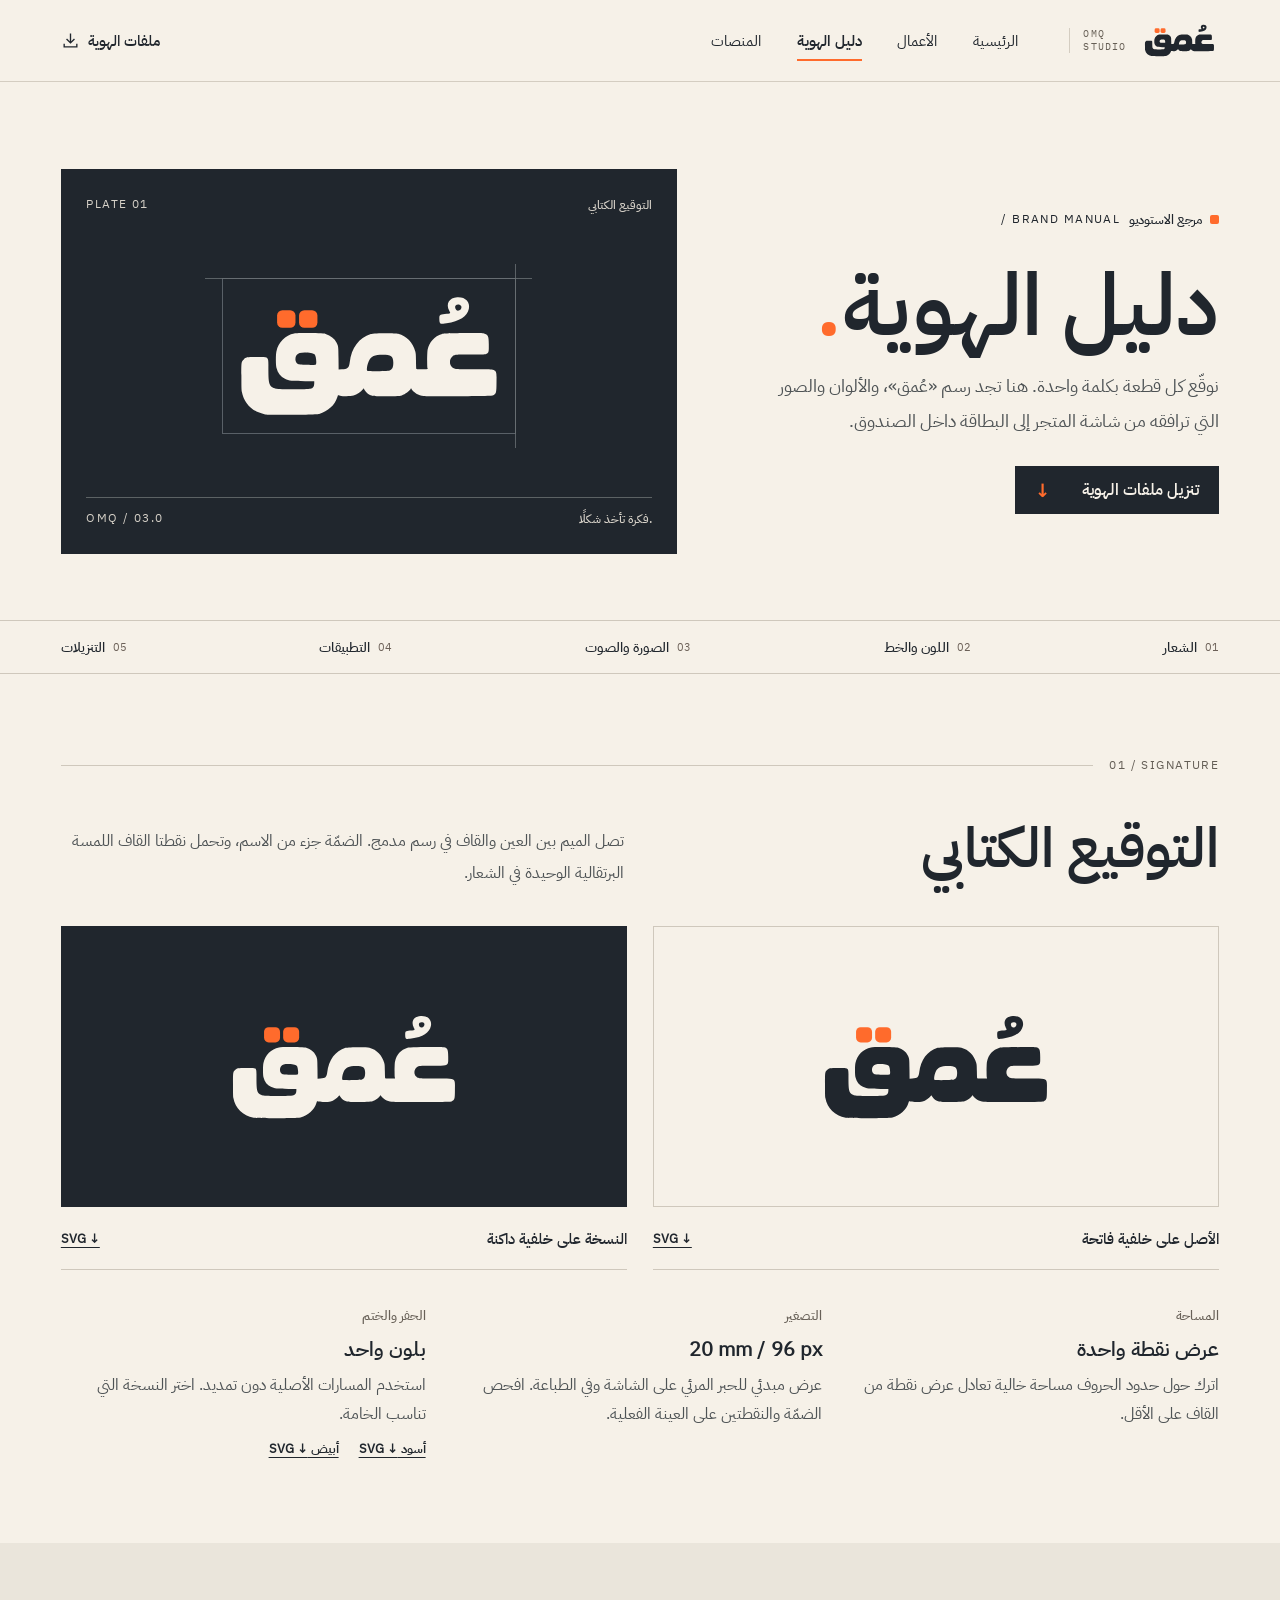
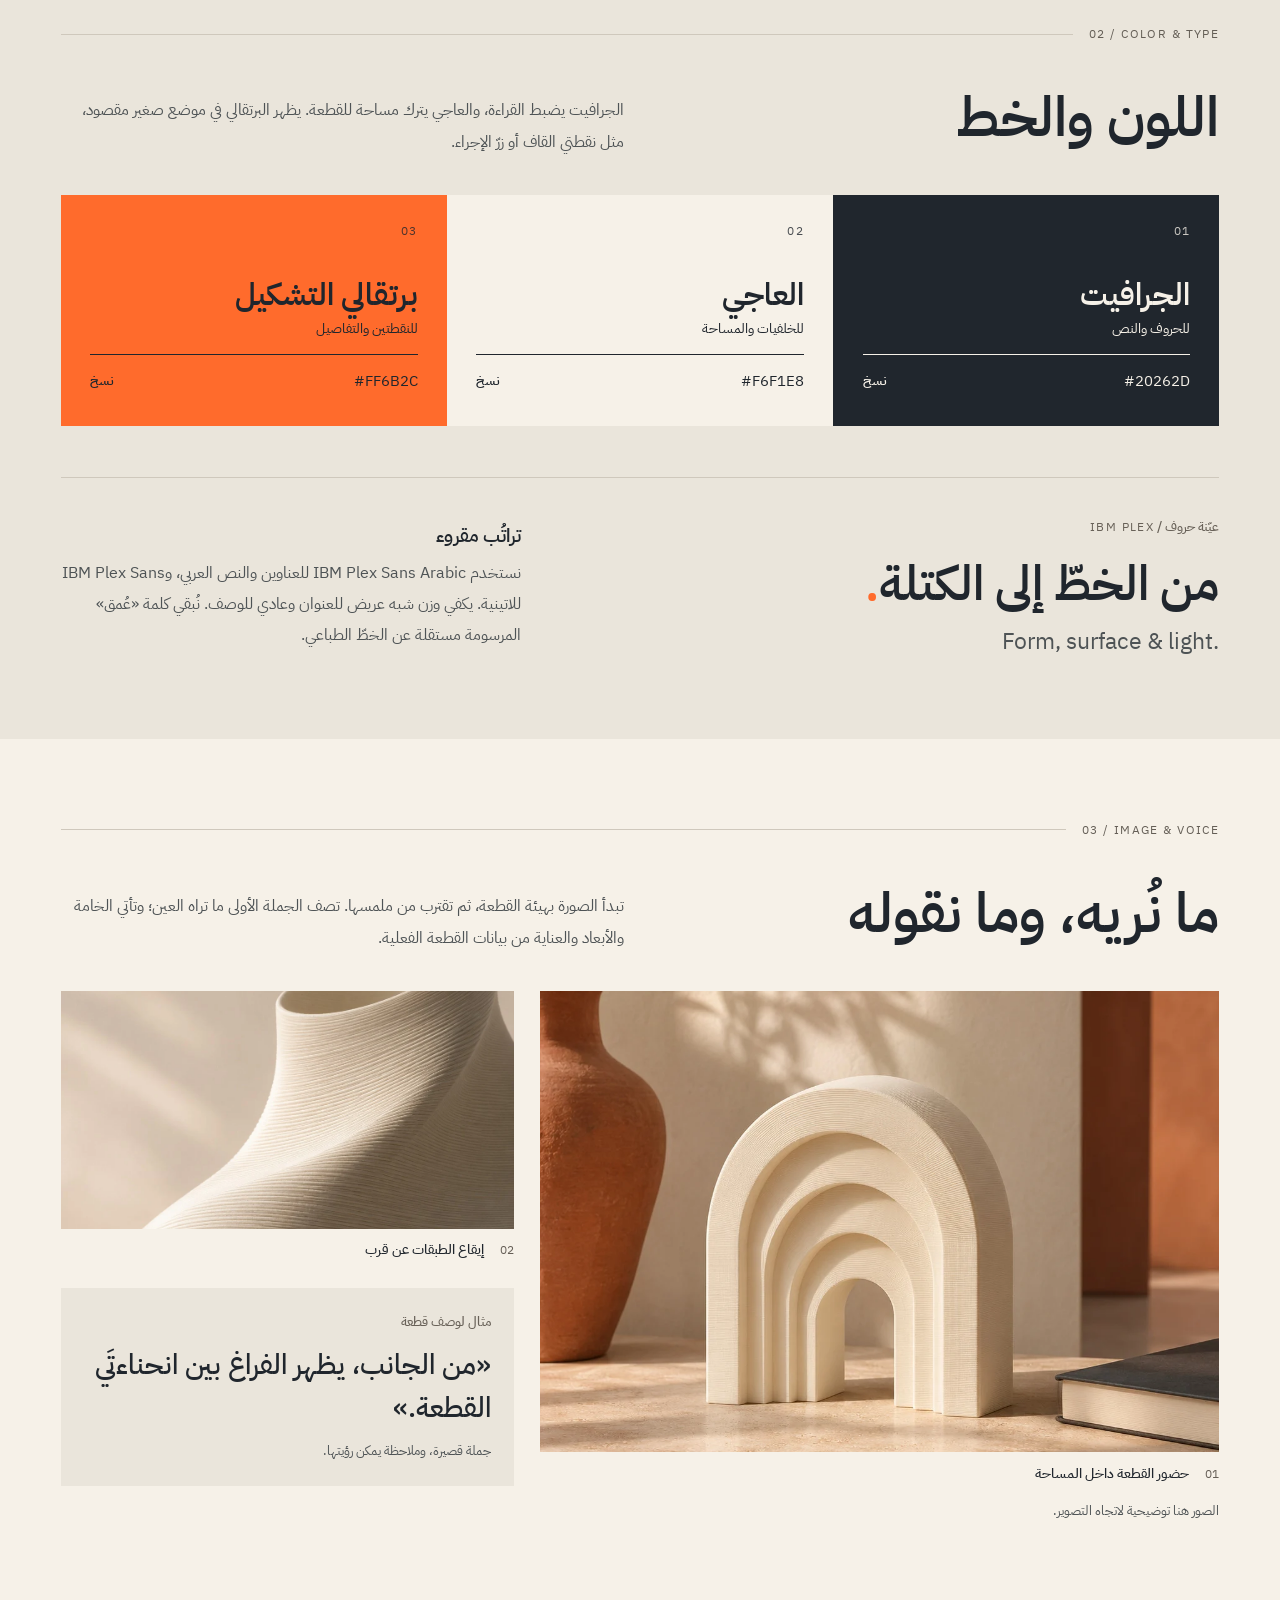
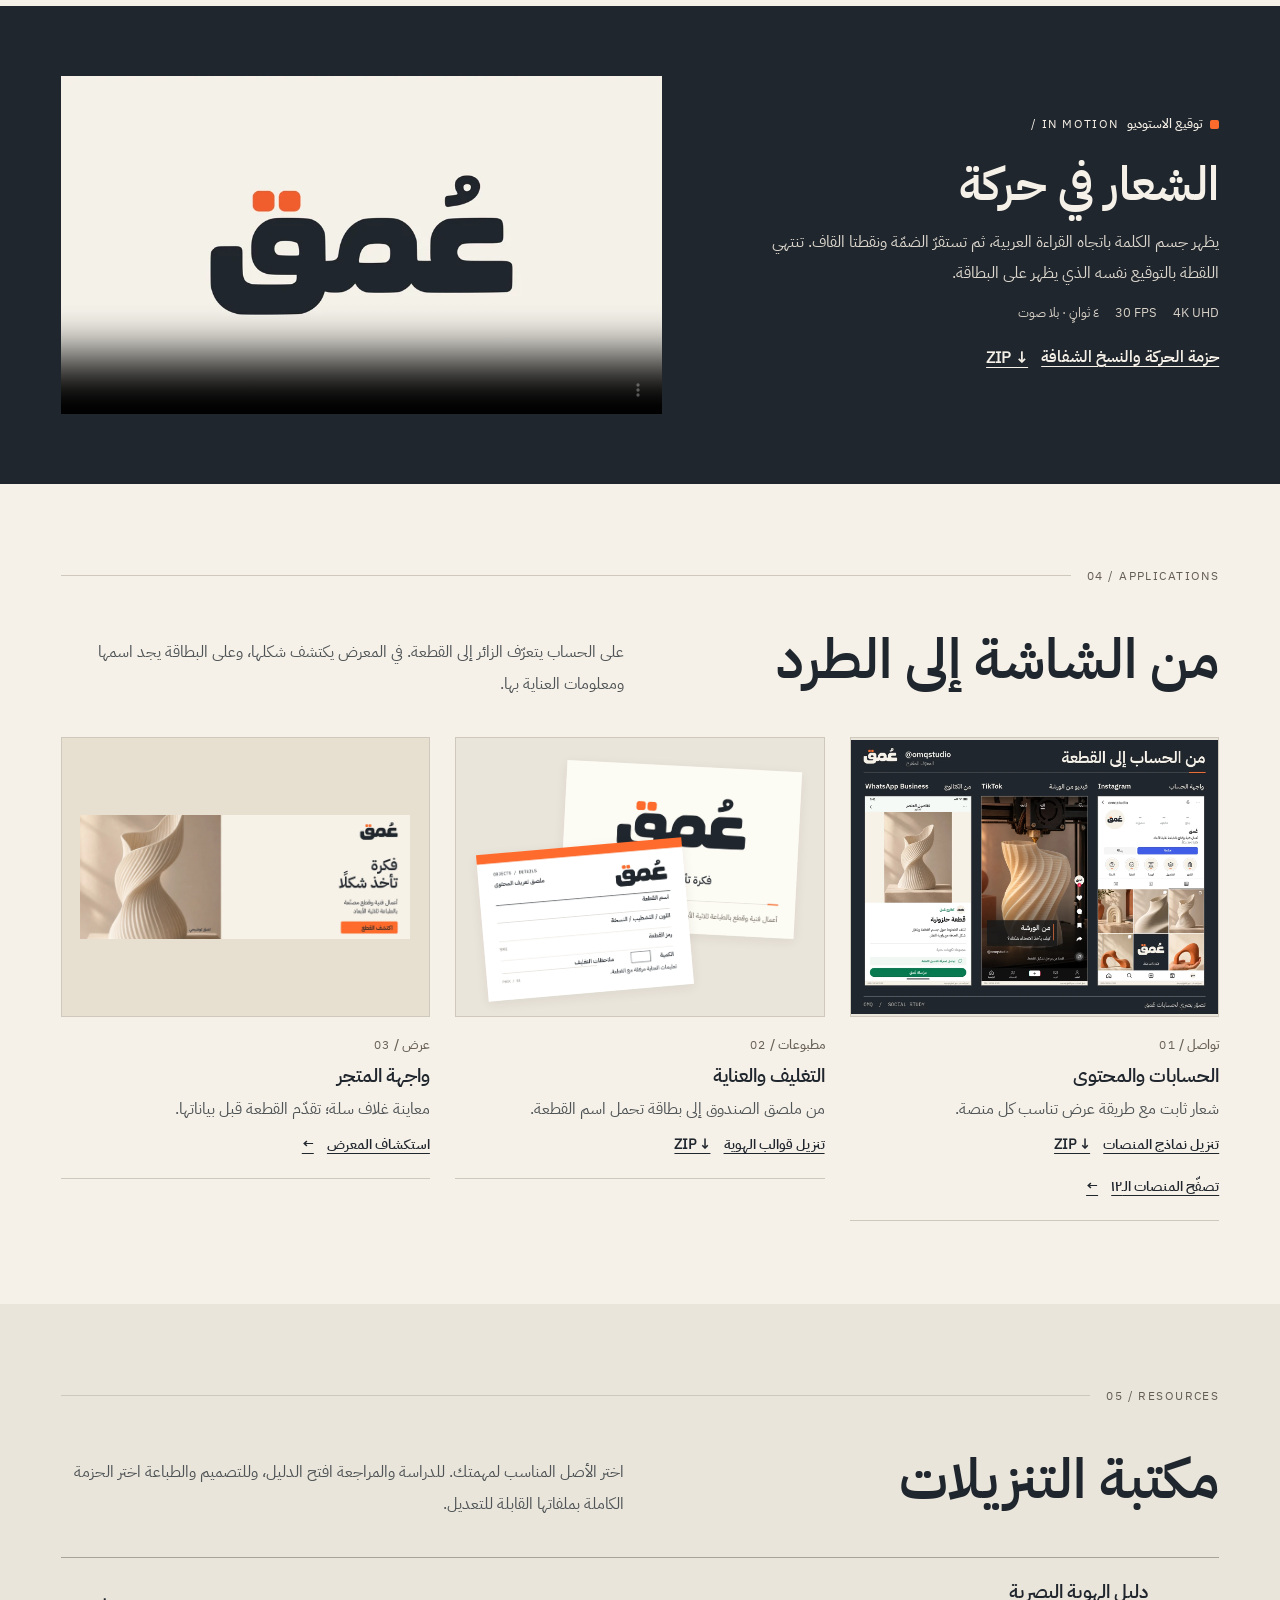
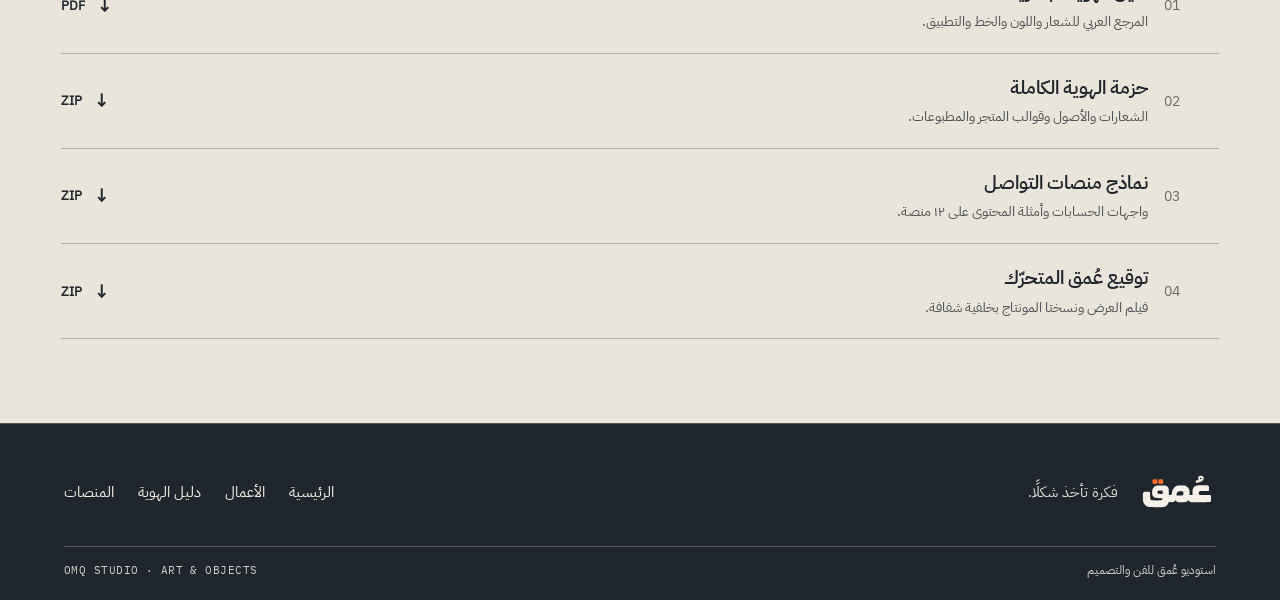
==== site/brand.html @ 0b040830 "Publish the complete verified OMQ studio website and design assets" ====
<!doctype html>
<html lang="ar" dir="rtl">
<head>
<meta charset="utf-8"><meta name="viewport" content="width=device-width, initial-scale=1">
<title>دليل الهوية | عُمق</title>
<meta name="description" content="دليل هوية عُمق: التوقيع العربي، الألوان والخطوط، لغة الصورة، حركة الشعار والأصول المعتمدة للتنزيل.">
<meta name="theme-color" content="#F6F1E8">
<link rel="icon" href="assets/favicon.png" type="image/png">
<link rel="stylesheet" href="assets/common.css"><link rel="stylesheet" href="assets/brand.css">
<script src="assets/common.js" defer></script><script src="assets/brand.js" defer></script>
</head>
<body>
<header data-header><a class="omq-skip" href="#main">تخطَّ إلى المحتوى</a><div class="omq-nav-shell"><a class="omq-word" href="index.html" aria-label="عُمق، الصفحة الرئيسية"><img src="assets/logo-primary.svg" width="79" height="48" alt="عُمق"><small dir="ltr" lang="en">OMQ<br>STUDIO</small></a><button class="omq-toggle" data-menu-toggle aria-controls="main-nav" aria-expanded="false"><span aria-hidden="true">☰</span> القائمة</button><nav class="omq-menu" id="main-nav" aria-label="التصفح الرئيسي"><a href="index.html">الرئيسية</a><a href="collection.html">الأعمال</a><a href="brand.html" aria-current="page">دليل الهوية</a><a href="platforms.html">المنصات</a></nav><a class="omq-dl" href="brand.html#downloads">ملفات الهوية <svg width="19" height="19" viewBox="0 0 24 24" aria-hidden="true"><path d="M12 3v12m-5-5 5 5 5-5M4 16v4h16v-4"/></svg></a></div></header>
<main id="main" class="br-page">
<section class="br-hero" aria-labelledby="brand-heading">
<div class="br-shell br-hero-grid">
<div class="br-intro">
<p class="br-overline"><i aria-hidden="true"></i> مرجع الاستوديو <bdi lang="en">/ BRAND MANUAL</bdi></p>
<h1 id="brand-heading">دليل الهوية<span>.</span></h1>
<p class="br-lead">نوقّع كل قطعة بكلمة واحدة. هنا تجد رسم «عُمق»، والألوان والصور التي ترافقه من شاشة المتجر إلى البطاقة داخل الصندوق.</p>
<a class="br-button" href="#downloads">تنزيل ملفات الهوية <span aria-hidden="true">↓</span></a>
</div>
<div class="br-hero-card" role="img" aria-label="الشعار العربي عُمق بلون عاجي ونقطتي قاف برتقاليتين على خلفية جرافيتية.">
<div class="br-figure-meta"><span lang="en" dir="ltr">PLATE 01</span><span>التوقيع الكتابي</span></div>
<div class="br-hero-spec"><div class="br-hero-bounds"><img src="assets/logo-reverse.svg" alt="" width="1104" height="583"></div></div>
<div class="br-figure-meta br-btm"><span lang="en" dir="ltr">OMQ / 03.0</span><span>فكرة تأخذ شكلًا.</span></div>
</div>
</div>
</section>
<nav class="br-subnav" aria-label="أقسام دليل الهوية"><div class="br-shell br-subnav-inner">
<a href="#signature"><bdi>01</bdi> الشعار</a><a href="#color"><bdi>02</bdi> اللون والخط</a><a href="#image"><bdi>03</bdi> الصورة والصوت</a><a href="#applications"><bdi>04</bdi> التطبيقات</a><a href="#downloads"><bdi>05</bdi> التنزيلات</a>
</div></nav>

<section class="br-shell br-section" id="signature" aria-labelledby="sig-title">
<div class="br-section-label"><bdi>01 / SIGNATURE</bdi><span></span></div>
<div class="br-heading"><h2 id="sig-title">التوقيع الكتابي</h2><p>تصل الميم بين العين والقاف في رسم مدمج. الضمّة جزء من الاسم، وتحمل نقطتا القاف اللمسة البرتقالية الوحيدة في الشعار.</p></div>
<div class="br-marks">
<figure class="br-mark"><div class="br-mark-field br-mark-light"><img src="assets/logo-primary.svg" alt="الشعار الجرافيتي بنقطتي قاف برتقاليتين" width="1104" height="583"></div><figcaption><strong>الأصل على خلفية فاتحة</strong><a download href="assets/logo-primary.svg" aria-label="تنزيل الشعار الأساسي بصيغة SVG"><bdi>SVG ↓</bdi></a></figcaption></figure>
<figure class="br-mark"><div class="br-mark-field br-mark-dark"><img src="assets/logo-reverse.svg" alt="الشعار العاجي بنقطتي قاف برتقاليتين" width="1104" height="583"></div><figcaption><strong>النسخة على خلفية داكنة</strong><a download href="assets/logo-reverse.svg" aria-label="تنزيل الشعار العاجي بصيغة SVG"><bdi>SVG ↓</bdi></a></figcaption></figure>
</div>
<div class="br-rules">
<article><span class="br-tag">المساحة</span><strong>عرض نقطة واحدة</strong><p>اترك حول حدود الحروف مساحة خالية تعادل عرض نقطة من القاف على الأقل.</p></article>
<article><span class="br-tag">التصغير</span><strong><bdi>96 px</bdi> / <bdi>20 mm</bdi></strong><p>عرض مبدئي للحبر المرئي على الشاشة وفي الطباعة. افحص الضمّة والنقطتين على العينة الفعلية.</p></article>
<article><span class="br-tag">الحفر والختم</span><strong>بلون واحد</strong><p>استخدم المسارات الأصلية دون تمديد. اختر النسخة التي تناسب الخامة.</p><div class="br-inline-links"><a download href="assets/logo-black.svg">أسود <bdi>SVG ↓</bdi></a><a download href="assets/logo-white.svg">أبيض <bdi>SVG ↓</bdi></a></div></article>
</div>
</section>

<section class="br-color-section" id="color" aria-labelledby="color-title"><div class="br-shell br-section">
<div class="br-section-label"><bdi>02 / COLOR &amp; TYPE</bdi><span></span></div>
<div class="br-heading"><h2 id="color-title">اللون والخط</h2><p>الجرافيت يضبط القراءة، والعاجي يترك مساحة للقطعة. يظهر البرتقالي في موضع صغير مقصود، مثل نقطتي القاف أو زرّ الإجراء.</p></div>
<div class="br-swatches">
<div class="br-swatch br-ink"><span class="br-swatch-num">01</span><div><strong>الجرافيت</strong><small>للحروف والنص</small></div><button type="button" data-copy="#20262D" aria-label="نسخ لون الجرافيت #20262D"><bdi>#20262D</bdi><span>نسخ</span></button></div>
<div class="br-swatch br-ivory"><span class="br-swatch-num">02</span><div><strong>العاجي</strong><small>للخلفيات والمساحة</small></div><button type="button" data-copy="#F6F1E8" aria-label="نسخ اللون العاجي #F6F1E8"><bdi>#F6F1E8</bdi><span>نسخ</span></button></div>
<div class="br-swatch br-orange"><span class="br-swatch-num">03</span><div><strong>برتقالي التشكيل</strong><small>للنقطتين والتفاصيل</small></div><button type="button" data-copy="#FF6B2C" aria-label="نسخ برتقالي التشكيل #FF6B2C"><bdi>#FF6B2C</bdi><span>نسخ</span></button></div>
</div><div class="br-live" role="status" aria-live="polite" id="br-copy-status"></div>
<div class="br-type-grid"><div class="br-type-spec"><span class="br-tag">عيّنة حروف / <bdi>IBM PLEX</bdi></span><div>من الخطّ إلى الكتلة<span>.</span></div><p lang="en" dir="ltr">Form, surface &amp; light.</p></div>
<div class="br-type-text"><h3>تراتُب مقروء</h3><p>نستخدم <bdi lang="en">IBM Plex Sans Arabic</bdi> للعناوين والنص العربي، و<bdi lang="en">IBM Plex Sans</bdi> للاتينية. يكفي وزن شبه عريض للعنوان وعادي للوصف. نُبقي كلمة «عُمق» المرسومة مستقلة عن الخطّ الطباعي.</p></div></div>
</div></section>

<section class="br-shell br-section" id="image" aria-labelledby="imag-title">
<div class="br-section-label"><bdi>03 / IMAGE &amp; VOICE</bdi><span></span></div>
<div class="br-heading"><h2 id="imag-title">ما نُريه، وما نقوله</h2><p>تبدأ الصورة بهيئة القطعة، ثم تقترب من ملمسها. تصف الجملة الأولى ما تراه العين؛ وتأتي الخامة والأبعاد والعناية من بيانات القطعة الفعلية.</p></div>
<div class="br-photo-grid">
<figure class="br-photo br-photo-lg"><img loading="lazy" src="assets/images/scene.webp" width="1086" height="1448" alt="تكوين قوسي عاجي داخل مساحة هادئة بإضاءة جانبية"><figcaption><bdi>01</bdi><span>حضور القطعة داخل المساحة</span></figcaption></figure>
<figure class="br-photo br-photo-sm"><img loading="lazy" src="assets/images/detail.webp" width="1086" height="1448" alt="تفصيل قريب يبيّن خطوط سطح القطعة"><figcaption><bdi>02</bdi><span>إيقاع الطبقات عن قرب</span></figcaption></figure>
<div class="br-quote"><span class="br-tag">مثال لوصف قطعة</span><blockquote>«من الجانب، يظهر الفراغ بين انحناءتَي القطعة.»</blockquote><p>جملة قصيرة، وملاحظة يمكن رؤيتها.</p></div>
</div><p class="br-disclosure">الصور هنا توضيحية لاتجاه التصوير.</p>
</section>

<section class="br-motion" id="motion" aria-labelledby="motion-title"><div class="br-shell br-motion-grid"><div>
<p class="br-overline"><i aria-hidden="true"></i> توقيع الاستوديو <bdi lang="en">/ IN MOTION</bdi></p>
<h2 id="motion-title">الشعار في حركة</h2><p>يظهر جسم الكلمة باتجاه القراءة العربية، ثم تستقرّ الضمّة ونقطتا القاف. تنتهي اللقطة بالتوقيع نفسه الذي يظهر على البطاقة.</p>
<div class="br-film-notes"><bdi>4K UHD</bdi><bdi>30 FPS</bdi><span>٤ ثوانٍ · بلا صوت</span></div>
<a class="br-text-link" href="assets/downloads/motion-kit.zip" download>حزمة الحركة والنسخ الشفافة <bdi>ZIP ↓</bdi></a>
</div><div class="br-player"><video controls preload="metadata" playsinline width="3840" height="2160" aria-label="شاهد حركة شعار عُمق، أربع ثوانٍ من دون صوت" poster="assets/images/brand-motion-poster.webp"><source src="assets/motion.mp4" type="video/mp4">يمكنك <a href="assets/motion.mp4">تنزيل فيديو الشعار</a>.</video></div>
</div></section>

<section class="br-shell br-section" id="applications" aria-labelledby="apps-title">
<div class="br-section-label"><bdi>04 / APPLICATIONS</bdi><span></span></div><div class="br-heading"><h2 id="apps-title">من الشاشة إلى الطرد</h2><p>على الحساب يتعرّف الزائر إلى القطعة. في المعرض يكتشف شكلها، وعلى البطاقة يجد اسمها ومعلومات العناية بها.</p></div>
<div class="br-apps">
<figure class="br-app"><div class="br-app-image"><img loading="lazy" src="assets/images/social.webp" alt="تطبيق الهوية على واجهات حسابات عُمق الاجتماعية"></div><figcaption><span class="br-tag">تواصل / <bdi>01</bdi></span><h3>الحسابات والمحتوى</h3><p>شعار ثابت مع طريقة عرض تناسب كل منصة.</p><a class="br-text-link" href="download.html?kit=social">تنزيل نماذج المنصات <bdi>ZIP ↓</bdi></a><br><a class="br-text-link" href="platforms.html">تصفّح المنصات الـ١٢ <span aria-hidden="true">←</span></a></figcaption></figure>
<figure class="br-app"><div class="br-app-image br-collateral"><img loading="lazy" src="assets/images/packaging.webp" alt="بطاقة القطعة المرفقة بالطرد"><img loading="lazy" src="assets/images/label.webp" alt="ملصق الصندوق"></div><figcaption><span class="br-tag">مطبوعات / <bdi>02</bdi></span><h3>التغليف والعناية</h3><p>من ملصق الصندوق إلى بطاقة تحمل اسم القطعة.</p><a class="br-text-link" href="download.html?kit=identity">تنزيل قوالب الهوية <bdi>ZIP ↓</bdi></a></figcaption></figure>
<figure class="br-app"><div class="br-app-image"><img loading="lazy" src="assets/images/salla.webp" alt="بانر المتجر المقترح لمنصة سلة يجمع القطعة الحلزونية والتوقيع الكتابي"></div><figcaption><span class="br-tag">عرض / <bdi>03</bdi></span><h3>واجهة المتجر</h3><p>معاينة غلاف سلة؛ تقدّم القطعة قبل بياناتها.</p><a class="br-text-link" href="collection.html">استكشاف المعرض <span aria-hidden="true">←</span></a></figcaption></figure>
</div>
</section>

<section class="br-downloads" id="downloads" aria-labelledby="dl-title"><div class="br-shell br-section">
<div class="br-section-label"><bdi>05 / RESOURCES</bdi><span></span></div>
<div class="br-heading"><h2 id="dl-title">مكتبة التنزيلات</h2><p>اختر الأصل المناسب لمهمتك. للدراسة والمراجعة افتح الدليل، وللتصميم والطباعة اختر الحزمة الكاملة بملفاتها القابلة للتعديل.</p></div>
<div class="br-dl-list">
<a href="assets/downloads/brand-guide.pdf" download><bdi class="br-number">01</bdi><span><strong>دليل الهوية البصرية</strong><small>المرجع العربي للشعار واللون والخط والتطبيق.</small></span><bdi class="br-filetype">PDF <i aria-hidden="true">↓</i></bdi></a>
<a href="download.html?kit=identity"><bdi class="br-number">02</bdi><span><strong>حزمة الهوية الكاملة</strong><small>الشعارات والأصول وقوالب المتجر والمطبوعات.</small></span><bdi class="br-filetype">ZIP <i aria-hidden="true">↓</i></bdi></a>
<a href="download.html?kit=social"><bdi class="br-number">03</bdi><span><strong>نماذج منصات التواصل</strong><small>واجهات الحسابات وأمثلة المحتوى على ١٢ منصة.</small></span><bdi class="br-filetype">ZIP <i aria-hidden="true">↓</i></bdi></a>
<a href="assets/downloads/motion-kit.zip" download><bdi class="br-number">04</bdi><span><strong>توقيع عُمق المتحرّك</strong><small>فيلم العرض ونسختا المونتاج بخلفية شفافة.</small></span><bdi class="br-filetype">ZIP <i aria-hidden="true">↓</i></bdi></a>
</div></div></section>
</main>
<footer data-footer class="omq-footer"><div class="omq-footer-inside"><div class="omq-foot-brand"><a href="index.html" aria-label="عُمق، الرئيسية"><img class="omq-foot-mark" src="assets/logo-reverse.svg" width="78" height="43" alt="عُمق"></a><p>فكرة تأخذ شكلًا.</p></div><nav aria-label="روابط التذييل"><a href="index.html">الرئيسية</a><a href="collection.html">الأعمال</a><a href="brand.html">دليل الهوية</a><a href="platforms.html">المنصات</a></nav></div><div class="omq-foot-base"><span>استوديو عُمق للفن والتصميم</span><span lang="en" dir="ltr">OMQ STUDIO · ART &amp; OBJECTS</span></div></footer>
</body></html>
---- site/assets/common.css ----
@font-face{font-family:'Plex Arabic';src:url('fonts/IBMPlexSansArabic-Regular.woff') format('woff');font-weight:400;font-display:swap}
@font-face{font-family:'Plex Arabic';src:url('fonts/IBMPlexSansArabic-Medium.woff') format('woff');font-weight:500;font-display:swap}
@font-face{font-family:'Plex Arabic';src:url('fonts/IBMPlexSansArabic-SemiBold.woff') format('woff');font-weight:600;font-display:swap}
@font-face{font-family:'Plex Arabic';src:url('fonts/IBMPlexSansArabic-Bold.woff') format('woff');font-weight:700;font-display:swap}
@font-face{font-family:Plex;src:url('fonts/IBMPlexSans-Regular.woff') format('woff');font-weight:400;font-display:swap}
@font-face{font-family:'Plex Mono';src:url('fonts/IBMPlexMono-Regular.woff') format('woff');font-display:swap}
:root{--ink:#20262d;--ivory:#f6f1e8;--orange:#ff6b2c;--stone:#665f55;--line:#d4cdc1;--paper:#fbf8f3;color-scheme:light;font-family:'Plex Arabic',Plex,sans-serif;background:var(--ivory);color:var(--ink)}
*,*:before,*:after{box-sizing:border-box}body{margin:0;font-family:'Plex Arabic',Plex,sans-serif}button,select,input,textarea{font:inherit;color:inherit}a{color:inherit}img,video{max-width:100%}[hidden]{display:none!important}button{cursor:pointer}button:disabled{cursor:default}main:focus{outline:0}
:focus-visible{outline:3px solid #22688b;outline-offset:4px}::selection{background:#ffd4b7;color:var(--ink)}
.omq-skip{position:fixed;z-index:100;top:6px;right:8px;background:var(--ink);color:white;padding:10px 20px;transform:translateY(-150%)}.omq-skip:focus{transform:none}
header[data-header]{background:var(--ivory);border-bottom:1px solid var(--line);position:relative;z-index:30}
.omq-nav-shell{margin:auto;max-width:1640px;min-height:81px;padding:0 clamp(22px,4.8vw,88px);display:flex;align-items:center;gap:clamp(22px,4vw,78px)}
.omq-word{display:inline-flex;align-items:center;gap:13px;text-decoration:none;flex-shrink:0;min-height:46px}.omq-word img{display:block;width:79px;height:48px;object-fit:contain}
.omq-word small{font:10px/1.25 'Plex Mono',monospace;letter-spacing:.12em;color:var(--stone);border-inline-start:1px solid var(--line);padding-inline-start:13px}
.omq-menu{display:flex;align-items:center;gap:clamp(17px,2.8vw,45px);flex:1}.omq-menu a,.omq-dl{display:inline-flex;align-items:center;min-height:49px;text-decoration:none;white-space:nowrap;color:var(--ink);font-size:15px}
.omq-menu a{position:relative}.omq-menu [aria-current=page]{font-weight:600}.omq-menu [aria-current=page]::after{position:absolute;content:'';width:100%;height:2px;bottom:4px;background:var(--orange);right:0}.omq-menu a:hover,.omq-footer a:hover{text-decoration:underline;text-underline-offset:5px}
.omq-dl{gap:8px;font-weight:500;display:inline-flex}.omq-dl svg{stroke:currentColor;fill:none;stroke-width:1.7}.omq-toggle{display:none;align-items:center;gap:9px;background:transparent;border:1px solid #b9b0a4;padding:5px 13px;border-radius:100px;min-height:42px;font-size:14px}
.omq-footer{background:#20262d;color:var(--ivory);border-top:1px solid #55554f;padding:46px clamp(24px,5vw,90px) 21px}
.omq-footer-inside,.omq-foot-base{max-width:1460px;margin:auto;display:flex;align-items:center;justify-content:space-between;gap:24px;flex-wrap:wrap}.omq-foot-mark{width:78px;height:43px;display:block}.omq-foot-brand{display:flex;align-items:center;gap:20px}.omq-foot-brand p{margin:0;font-size:15px;color:#e1dcd3}.omq-footer nav{display:flex;flex-wrap:wrap;gap:8px 24px}.omq-footer nav a{display:inline-flex;align-items:center;min-height:44px;text-decoration:none;color:var(--ivory);font-size:15px}.omq-foot-base{border-top:1px solid #555854;margin-top:32px;padding-top:14px;font-size:12px;color:#d3cfc7}.omq-foot-base [lang=en]{font-family:'Plex Mono',monospace;letter-spacing:.04em;font-size:11px}
@media(max-width:870px){.omq-word small{display:none}.omq-nav-shell{gap:22px}.omq-dl{font-size:14px}}
@media(max-width:700px){.omq-nav-shell{min-height:64px;justify-content:space-between;flex-wrap:wrap;gap:0}.omq-word img{width:68px;height:43px}.omq-dl{display:none}.omq-menu{flex-basis:100%;justify-content:space-between;gap:6px 12px;flex-wrap:wrap;padding-bottom:8px}.omq-js .omq-toggle{display:inline-flex}.omq-js .omq-menu:not(.is-open){display:none}.omq-js .omq-menu.is-open{display:flex;padding:13px 0;border-top:1px solid var(--line)}.omq-menu a{font-size:14px;min-height:41px}.omq-foot-brand{gap:13px}.omq-footer{padding-top:31px}.omq-foot-base{margin-top:19px}}
@media(prefers-reduced-motion:reduce){*,*::before,*::after{scroll-behavior:auto!important;animation-duration:.01ms!important;transition-duration:.01ms!important}}
---- site/assets/brand.css ----
/* Brand manual — local rules for the studio reference page */
.br-page{
 --br-ink:#20262d;--br-fg:#4e5355;--br-page:#f6f1e8;--br-hair:#cfc8bc;--br-orange:#ff6b2c;
 color:var(--br-ink);background:var(--br-page);font-family:"Plex Arabic","IBM Plex Sans Arabic",sans-serif
}
.br-page *{box-sizing:border-box}
.br-page :where(h1,h2,h3,p,figure,blockquote){margin:0}
.br-page :where(a){color:inherit}
.br-page img{display:block;max-width:100%}
.br-page :where(a,button):focus-visible{outline:3px solid #3576bd;outline-offset:4px}
.br-page bdi,.br-page [lang=en],.br-swatch-num{font-family:"Plex","IBM Plex Sans",system-ui,sans-serif}
.br-shell{width:min(calc(100% - clamp(36px,9.5vw,152px)),1320px);margin-inline:auto}
.br-hero{padding:clamp(42px,6.8vw,96px) 0 clamp(36px,5.1vw,74px)}
.br-hero-grid{display:grid;grid-template-columns:minmax(0,.86fr) minmax(0,1.14fr);gap:clamp(28px,6vw,98px);align-items:center}
.br-overline,.br-figure-meta,.br-section-label,.br-tag{font-size:.82rem;font-weight:500;line-height:1.65}
.br-overline{display:flex;align-items:center;gap:.65em;flex-wrap:wrap}
.br-overline bdi,.br-section-label bdi,.br-figure-meta [lang=en],.br-tag bdi{font-size:.74rem;letter-spacing:.12em;line-height:1.4}
.br-overline i{background:var(--br-orange);width:.56rem;height:.56rem;display:inline-block;border-radius:2px}
.br-intro h1{font-size:clamp(3.4rem,6.7vw,7rem);font-weight:600;line-height:1.36;margin:.22em 0 .03em}
.br-intro h1 span,.br-type-spec>div span{color:var(--br-orange)}
.br-lead{font-size:clamp(1.04rem,1.4vw,1.34rem);line-height:1.95;color:var(--br-fg);max-width:41ch}
.br-button{display:inline-flex;align-items:center;justify-content:space-between;gap:2rem;color:var(--br-page)!important;background:var(--br-ink);padding:.7rem 1.25rem;margin-top:1.75rem;text-decoration:none;font-weight:600;min-height:48px}
.br-button span{font-family:system-ui,sans-serif;font-size:1.15em;color:var(--br-orange)}
.br-button:hover{background:#36404a}
.br-hero-card{position:relative;background-color:var(--br-ink);color:var(--br-page);aspect-ratio:1.60;min-height:260px;display:flex;flex-direction:column;overflow:hidden;justify-content:space-between;padding:clamp(16px,2vw,35px)}
.br-figure-meta{direction:ltr;display:flex;align-items:center;justify-content:space-between;color:#d6d1c8;font-size:.76rem}
.br-hero-spec{flex:auto;display:grid;place-items:center}
.br-hero-bounds{position:relative;display:grid;place-items:center;width:52%;height:auto;border:1px solid #596067}
.br-hero-bounds:before,.br-hero-bounds:after{content:"";position:absolute;background:#6b7175;opacity:.8}
.br-hero-bounds:before{width:calc(100% + 35px);height:1px;top:-1px;left:-18px}
.br-hero-bounds:after{height:calc(100% + 30px);width:1px;top:-15px;right:-1px}
.br-hero-bounds img{width:100%;height:auto}
.br-btm{border-top:1px solid #5c6264;padding-top:.65rem}
.br-subnav{border-block:1px solid var(--br-hair)}
.br-subnav-inner{display:flex;justify-content:space-between;gap:8px 25px;flex-wrap:wrap;padding-block:5px}
.br-subnav a{display:inline-flex;align-items:center;gap:.5rem;padding:10px 0;text-decoration:none;font-weight:500;font-size:.9rem}
.br-subnav bdi{color:#6c6158;font-size:.71rem}
.br-subnav a:hover,.br-text-link:hover,.br-inline-links a:hover{color:#9e3b14}
.br-section{padding-block:clamp(45px,6.5vw,94px)}
.br-page section[id]{scroll-margin-top:8rem}
.br-section-label{display:flex;align-items:center;gap:1rem;color:#645e56}
.br-section-label span{height:1px;flex:auto;background:var(--br-hair)}
.br-heading{display:grid;grid-template-columns:minmax(0,1fr) minmax(0,1fr);align-items:end;gap:2rem;margin:clamp(18px,2.8vw,38px) 0 clamp(23px,3vw,44px)}
.br-heading h2,.br-motion h2{font-size:clamp(2.25rem,4.4vw,4.7rem);line-height:1.4;font-weight:600}
.br-heading p,.br-type-text p,.br-motion p{font-size:clamp(1.03rem,1.25vw,1.24rem);line-height:1.9;color:var(--br-fg)}
.br-marks{display:grid;grid-template-columns:1fr 1fr;gap:clamp(16px,2vw,31px)}
.br-mark-field{display:grid;place-items:center;border:1px solid var(--br-hair);aspect-ratio:2.02}
.br-mark-light{background:var(--br-page)}.br-mark-dark{background:var(--br-ink);border-color:var(--br-ink)}
.br-mark-field img{width:45%;height:auto}
.br-mark figcaption,.br-photo figcaption{display:flex;align-items:center;justify-content:space-between;gap:1rem}
.br-mark figcaption{border-bottom:1px solid var(--br-hair);padding:.7rem 0}
.br-mark figcaption strong{font-size:.96rem;font-weight:500}
.br-mark figcaption a,.br-inline-links a{font-size:.83rem;font-weight:600;text-underline-offset:4px}
.br-mark figcaption a{display:flex;align-items:center;min-height:40px}
.br-rules{display:grid;grid-template-columns:repeat(3,1fr);gap:clamp(14px,2.5vw,45px);margin-top:2.2rem}
.br-tag{display:block;color:#686158}
.br-rules article>strong{display:block;margin:.48rem 0;font-size:1.23rem;font-weight:600}
.br-rules p,.br-app p,.br-quote p,.br-disclosure,.br-dl-list small{color:var(--br-fg)}
.br-rules p,.br-app p{line-height:1.8}
.br-inline-links{display:flex;gap:1.25rem;margin-top:.65rem}
.br-color-section,.br-downloads{background:#eae5db}
.br-swatches{display:grid;grid-template-columns:repeat(3,1fr);gap:0}
.br-swatch{display:flex;align-items:start;flex-direction:column;gap:.65rem;min-height:clamp(200px,18vw,270px);padding:clamp(20px,2.3vw,36px)}
.br-swatch-num{font-size:.76rem;line-height:1;color:inherit;opacity:.8;letter-spacing:.09em}
.br-swatch div{margin-top:auto}
.br-swatch strong{display:block;font-size:clamp(1.3rem,2.4vw,2.1rem);font-weight:600}
.br-swatch small{display:block;font-size:.86rem}
.br-swatch button{font:inherit;color:inherit;background:none;border:0;border-top:1px solid currentColor;padding:.6rem 0 0;margin-top:.3rem;display:flex;align-items:center;justify-content:space-between;gap:1.6rem;width:100%;cursor:pointer;min-height:42px}
.br-swatch button span{font-weight:600;font-size:.84rem}
.br-swatch button bdi{font-size:.92rem}
.br-ink{background:var(--br-ink);color:var(--br-page)}
.br-ivory{background:var(--br-page);color:var(--br-ink)}
.br-orange{background:var(--br-orange);color:var(--br-ink)}
.br-live{position:absolute;width:1px;height:1px;padding:0;margin:-1px;overflow:hidden;clip-path:inset(50%);white-space:nowrap}
.br-type-grid{display:grid;grid-template-columns:1.15fr .85fr;align-items:center;gap:clamp(25px,6vw,95px);border-top:1px solid var(--br-hair);margin-top:clamp(30px,4vw,60px);padding-top:clamp(25px,3vw,44px)}
.br-type-spec>div{font-weight:600;font-size:clamp(1.95rem,3.75vw,4rem);line-height:1.45;margin-top:.25em}
.br-type-spec p{font-size:clamp(1.04rem,1.8vw,1.8rem);text-align:right;color:var(--br-fg);margin-top:.25em}
.br-type-text h3,.br-app h3{font-size:1.2rem;font-weight:600;margin-bottom:.4rem}
.br-photo-grid{display:grid;grid-template-columns:1.05fr .7fr;grid-template-rows:1fr auto;gap:clamp(13px,2vw,30px);align-items:stretch}
.br-photo{margin:0;min-width:0;display:flex;flex-direction:column}
.br-photo-lg{grid-row:span 2}
.br-photo img{width:100%;height:0;min-height:0;flex:1 1 0;object-fit:cover}
.br-photo-lg img{min-height:clamp(335px,36vw,560px);object-position:center 55%}
.br-photo-sm img{min-height:160px;object-position:center 42%}
.br-photo figcaption{padding:.65rem 0 .15rem;justify-content:start;font-weight:500;font-size:.88rem}
.br-photo figcaption bdi{color:#655e56;font-size:.74rem}
.br-quote{background:#eae5db;padding:clamp(14px,1.8vw,30px);align-self:end}
.br-quote blockquote{font-size:clamp(1.2rem,2.2vw,2rem);line-height:1.55;font-weight:500;margin:.35em 0}
.br-quote p,.br-disclosure{font-size:.82rem;line-height:1.75}
.br-disclosure{margin-top:.85rem}
.br-motion{background:var(--br-ink);color:var(--br-page)}
.br-motion-grid{display:grid;grid-template-columns:.8fr 1fr;align-items:center;gap:clamp(27px,6vw,95px);padding-block:clamp(38px,5.5vw,88px)}
.br-motion h2{font-size:clamp(2.15rem,3.65vw,4rem);margin:.33em 0 .18em}
.br-motion p{color:#ddd8cf}
.br-motion .br-overline{color:var(--br-page);font-size:.8rem}
.br-player{background:var(--br-page);aspect-ratio:16/9;display:grid;align-items:center}
.br-player video{display:block;width:100%;height:100%;max-width:100%;aspect-ratio:16/9;object-fit:contain}
.br-player video[poster]{background:var(--br-page)}
.br-film-notes{display:flex;align-items:center;flex-wrap:wrap;gap:0 1rem;font-size:.8rem;margin:.9rem 0;color:#d6d0c7}
.br-text-link{display:inline-flex;align-items:center;gap:.82rem;font-weight:600;text-underline-offset:.28em;text-decoration-thickness:1px;min-height:42px}
.br-motion .br-text-link:hover{color:#ff9a6e}
.br-apps{display:grid;grid-template-columns:repeat(3,minmax(0,1fr));gap:clamp(16px,2vw,34px)}
.br-app-image{background:#eae5db;aspect-ratio:1.32;display:grid;place-items:center;overflow:hidden;border:1px solid var(--br-hair)}
.br-app-image img{display:block;width:100%;height:100%;object-fit:contain;min-height:0}
.br-app:last-child .br-app-image img{object-fit:cover;object-position:center 50%}
.br-app figcaption{border-bottom:1px solid var(--br-hair);padding:1.1rem 0 .8rem}
.br-app h3{margin:.25em 0}
.br-app .br-text-link{font-size:.88rem}
.br-dl-list{border-top:1px solid #a9a297}
.br-dl-list>a{display:grid;grid-template-columns:55px 1fr 85px;align-items:center;gap:1rem;padding:1.2rem 0;text-decoration:none;border-bottom:1px solid #b6afa4}
.br-dl-list>a:hover{background:#e4ded3}
.br-number{font-size:.85rem;color:#6e685e}
.br-dl-list strong,.br-dl-list small{display:block}
.br-dl-list strong{font-size:1.2rem;font-weight:600}
.br-dl-list small{font-size:.85rem;line-height:1.65;margin-top:.28rem}
.br-filetype{display:flex;gap:12px;justify-self:end;align-items:center;direction:ltr;font-size:.82rem;font-weight:600}
.br-filetype i{font-style:normal;font-size:1.12rem}
@media(max-width:800px){
 .br-hero-grid,.br-motion-grid{grid-template-columns:1fr 1fr;gap:22px}
 .br-hero-card{min-height:230px;aspect-ratio:auto;align-self:stretch}
 .br-intro h1{font-size:clamp(3rem,7.8vw,4.2rem)}
 .br-intro .br-overline{gap:5px}.br-heading{gap:1rem}
 .br-photo-grid{grid-template-columns:1fr .85fr}
 .br-apps{gap:.9rem}.br-app h3{font-size:1.05rem}
}
@media(max-width:620px){
 .br-shell{width:calc(100% - 36px)}.br-hero-grid,.br-heading,.br-type-grid,.br-motion-grid{grid-template-columns:1fr}
 .br-hero{padding-top:30px;padding-bottom:27px}.br-hero-grid{gap:23px}
 .br-intro h1{margin-top:.12em;font-size:clamp(3.2rem,14vw,4.3rem)}
 .br-lead{font-size:1rem;line-height:1.85}
 .br-button{margin-top:.9rem;min-height:44px;padding:.6rem 1rem}
 .br-hero-card{aspect-ratio:1.85;min-height:0}.br-hero-bounds{width:43%}
 .br-subnav-inner{justify-content:start;gap:0 .9rem}.br-subnav a{font-size:.78rem;gap:.3rem;padding:7px 0;min-height:38px}
 .br-heading{gap:.4rem}.br-heading h2{font-size:2.3rem}
 .br-marks{grid-template-columns:1fr 1fr;gap:9px}.br-mark-field{aspect-ratio:1.45}.br-mark-field img{width:66%}
 .br-mark figcaption{flex-direction:column;align-items:start;justify-content:start;gap:0;padding:.6rem 0 0}
 .br-mark figcaption strong{font-size:.83rem}.br-mark figcaption a{min-height:36px}
 .br-rules{grid-template-columns:1fr;gap:0;margin-top:1.45rem}.br-rules article{padding:.8rem 0;border-bottom:1px solid var(--br-hair)}
 .br-rules article>strong{margin:.15rem 0}.br-rules article:last-child{border:0}
 .br-swatches{grid-template-columns:1fr}.br-swatch{min-height:85px;display:grid;grid-template-columns:20px 1fr 90px;align-items:center;gap:8px;padding:14px 13px}
 .br-swatch-num{align-self:start;margin-top:6px;font-size:.64rem}.br-swatch div{margin:0}.br-swatch strong{font-size:1.32rem}.br-swatch button{margin:0;padding:0;display:flex;flex-direction:column;justify-self:end;justify-content:center;align-items:end;width:auto;gap:0;border:0}.br-swatch button bdi{font-size:.84rem}.br-swatch button span{font-size:.76rem}
 .br-type-grid{gap:1.2rem}.br-type-spec>div{font-size:clamp(2rem,8vw,3rem)}.br-type-spec p{font-size:1.2rem}
 .br-photo-grid{grid-template-columns:1.05fr .95fr;gap:12px}.br-photo-lg{grid-row:auto}
 .br-photo img,.br-photo-lg img,.br-photo-sm img{min-height:0;flex:none;height:clamp(175px,53vw,300px)}
 .br-photo figcaption{font-size:.75rem;gap:.35rem;align-items:baseline}
 .br-quote{grid-column:1/-1;padding:14px 18px}
 .br-motion-grid{gap:20px}.br-motion-grid>div:first-child{max-width:35rem}
 .br-apps{grid-template-columns:1fr;gap:1rem}.br-app{display:grid;grid-template-columns:35% 1fr;gap:15px;align-items:center;padding-bottom:1rem;border-bottom:1px solid var(--br-hair)}
 .br-app-image{aspect-ratio:1}.br-app figcaption{border:none;padding:0}.br-app .br-tag{font-size:.71rem}.br-app p{font-size:.86rem;line-height:1.55}.br-app .br-text-link{font-size:.82rem;gap:.35rem}
 .br-dl-list>a{grid-template-columns:24px minmax(0,1fr) 39px;gap:7px;padding:14px 0}.br-filetype{gap:4px}.br-dl-list strong{font-size:1.05rem}
}
@media(max-width:340px){.br-shell{width:calc(100% - 26px)}.br-heading h2,.br-motion h2{font-size:1.96rem}.br-overline{font-size:.76rem}.br-app{grid-template-columns:31% 1fr}.br-swatch{grid-template-columns:18px 1fr 75px}}
@media print{.br-page .br-button,.br-subnav,.br-page button,.br-inline-links,.br-mark figcaption a{display:none}.br-section{padding-block:16px}.br-motion{background:transparent;color:#20262d}.br-motion p,.br-motion .br-overline{color:inherit}.br-motion video{display:none}.br-downloads{break-inside:avoid}}
.br-app .br-collateral{position:relative;display:block;isolation:isolate}
.br-app .br-collateral img{position:absolute;width:64%;height:auto;box-shadow:0 3px 12px #261f1712}
.br-app .br-collateral img:first-child{right:7%;top:10%;transform:rotate(3deg)}
.br-app .br-collateral img:last-child{left:7%;bottom:8%;transform:rotate(-5deg);width:56%}
.br-app:last-child .br-app-image{padding-inline:5%;background:#e7dfcf}
.br-app:last-child .br-app-image img{object-fit:contain}
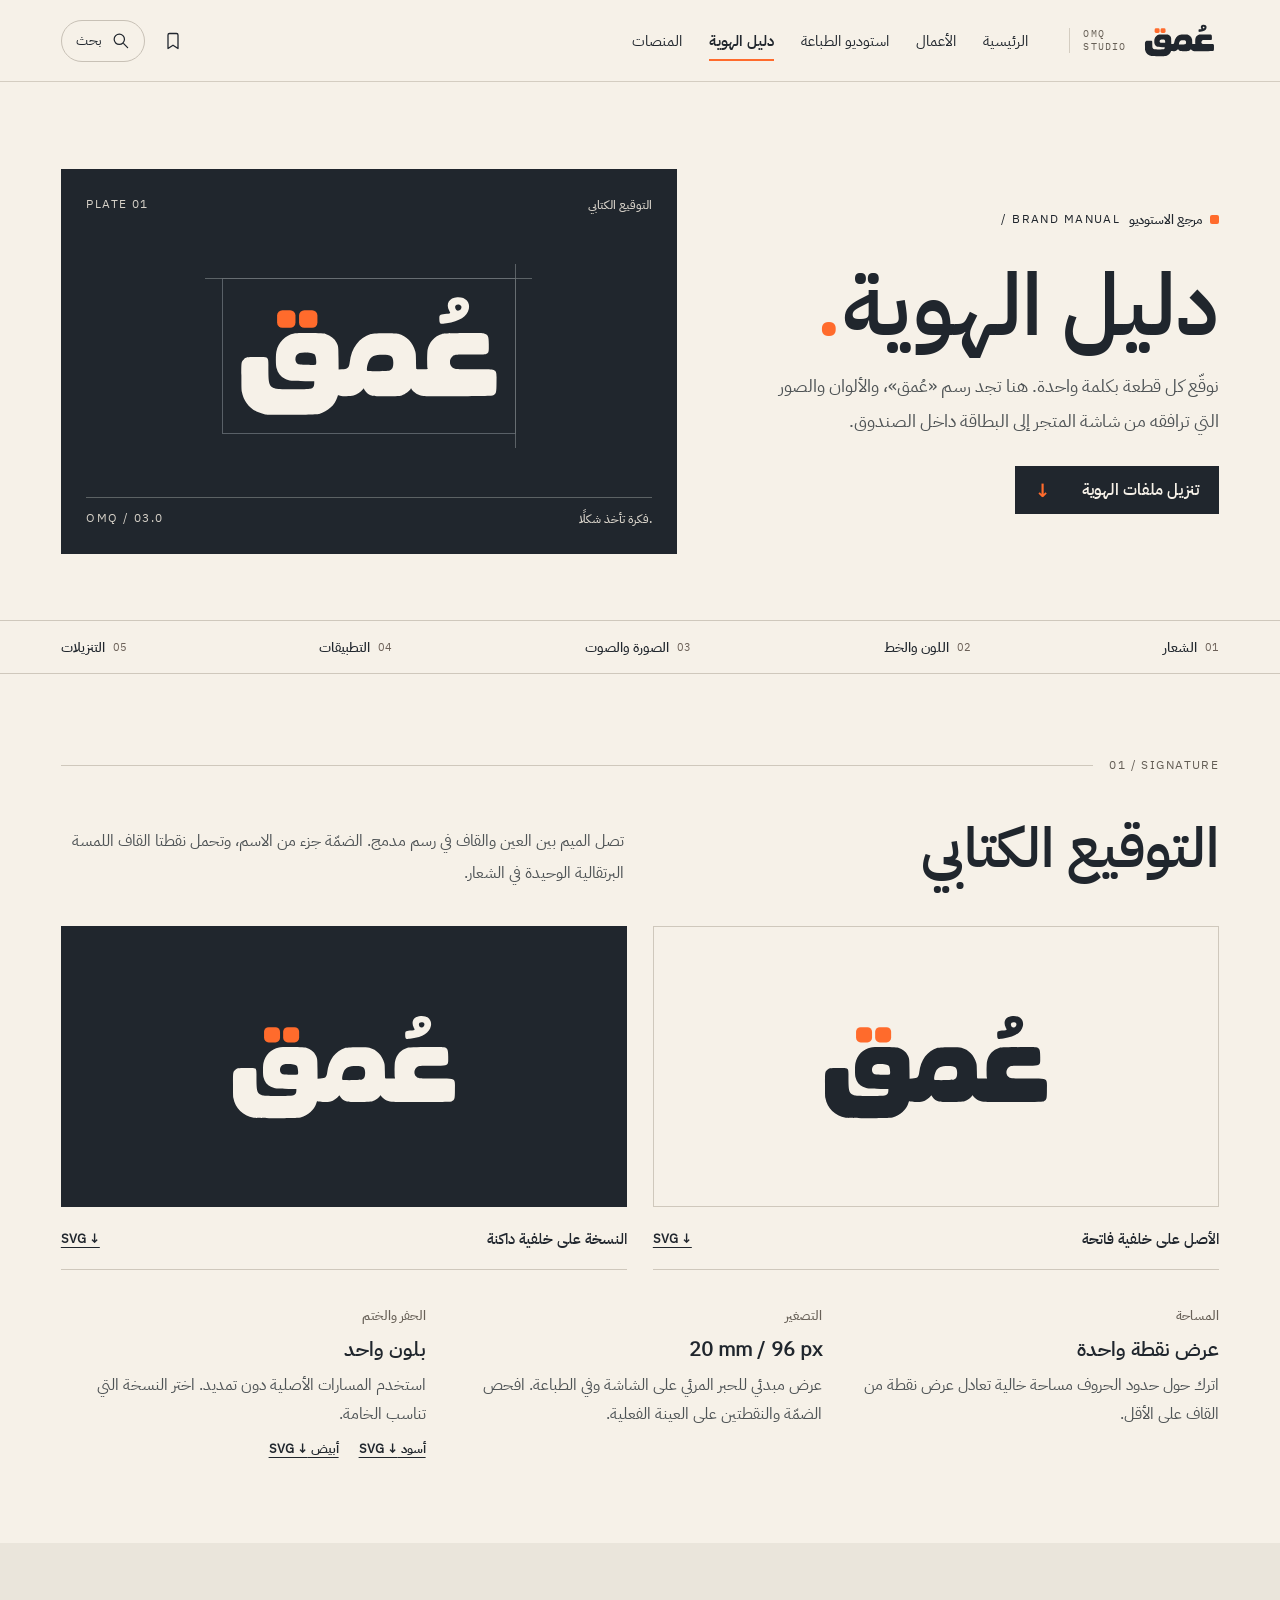
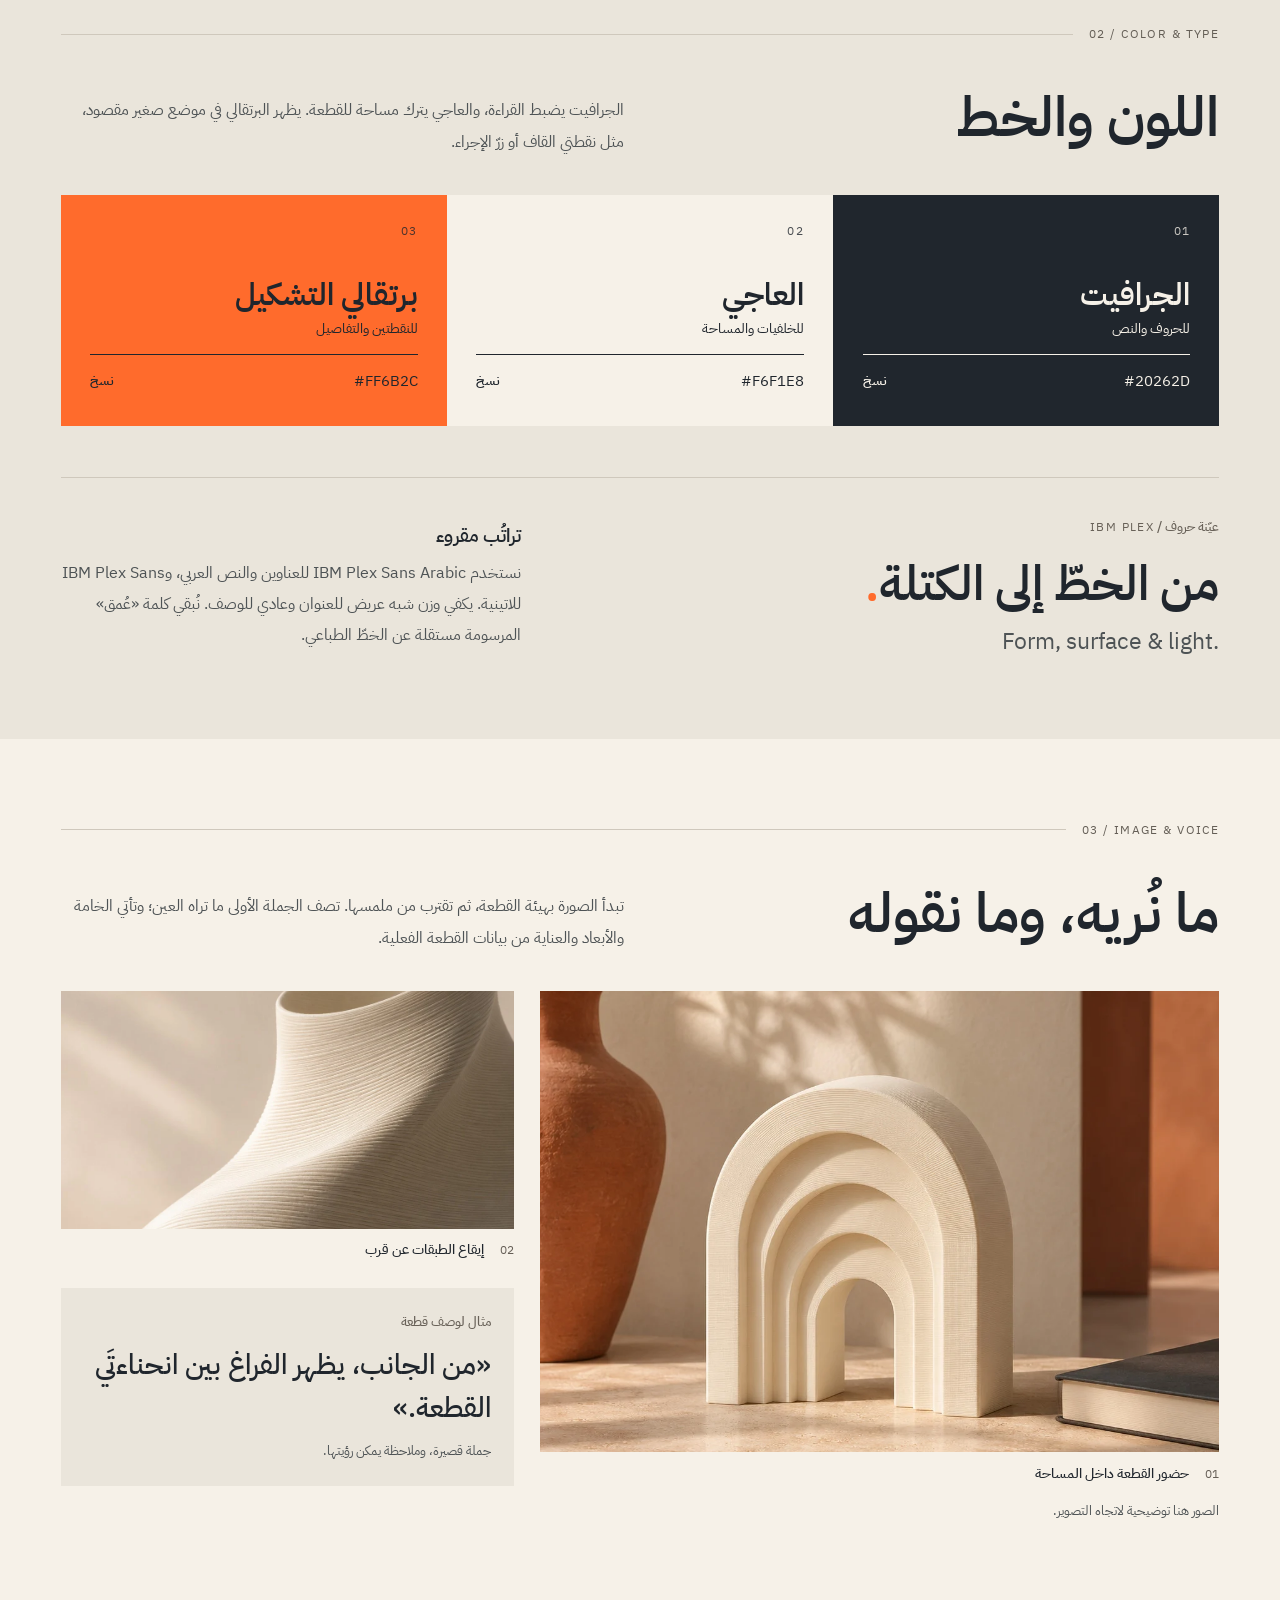
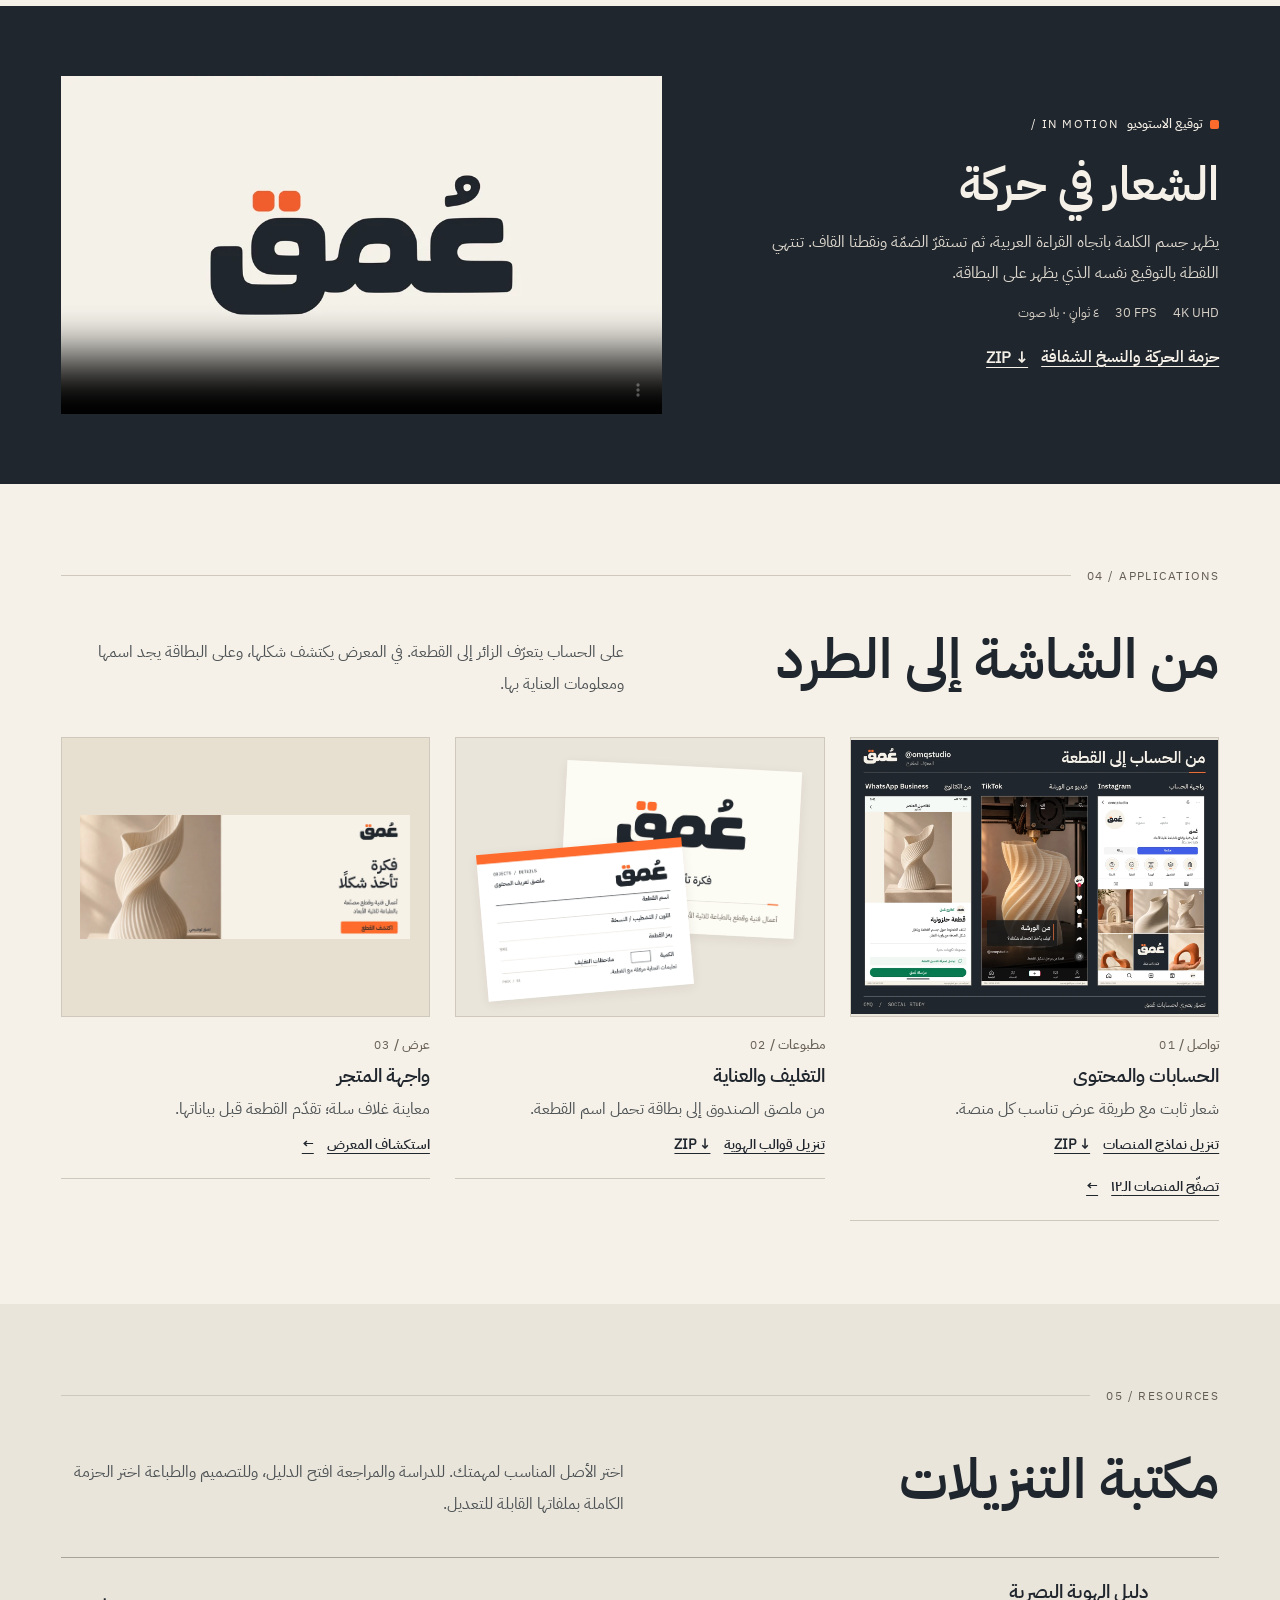
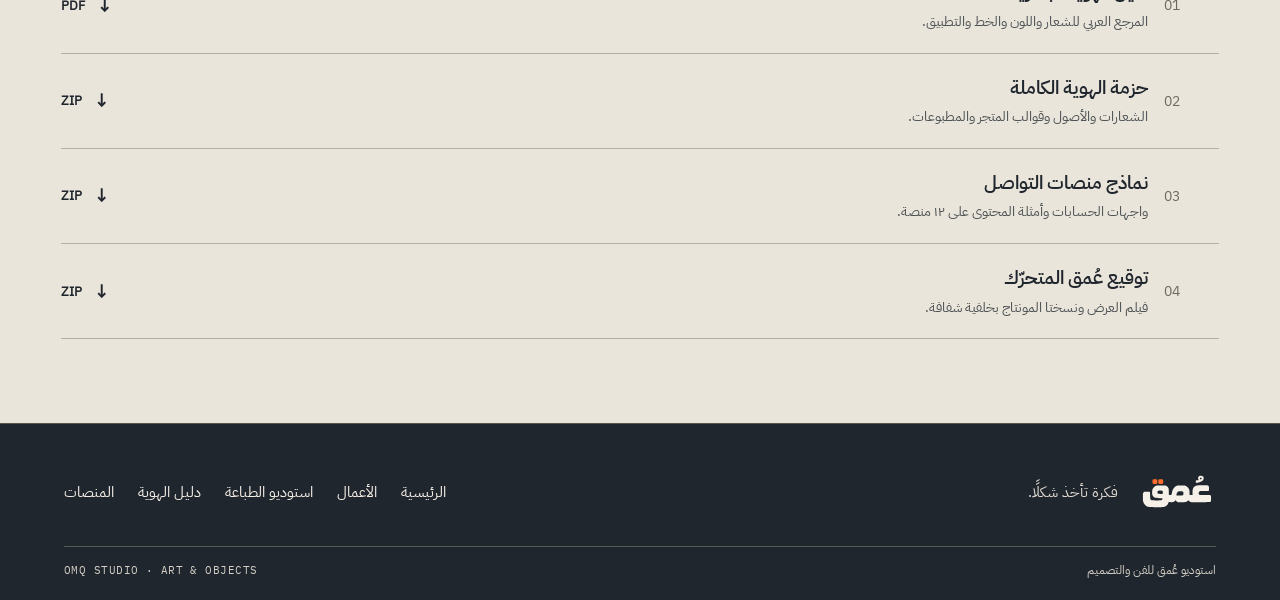
==== commit 9b00638f: "Connect the six Arabic pages, catalog tools and print studio" ====
--- a/site/brand.html
+++ b/site/brand.html
@@ -8,9 +8,9 @@
 <link rel="icon" href="assets/favicon.png" type="image/png">
 <link rel="stylesheet" href="assets/common.css"><link rel="stylesheet" href="assets/brand.css">
 <script src="assets/common.js" defer></script><script src="assets/brand.js" defer></script>
-</head>
+<link rel="stylesheet" href="assets/compass.css"><script defer src="assets/compass.js"></script></head>
 <body>
-<header data-header><a class="omq-skip" href="#main">تخطَّ إلى المحتوى</a><div class="omq-nav-shell"><a class="omq-word" href="index.html" aria-label="عُمق، الصفحة الرئيسية"><img src="assets/logo-primary.svg" width="79" height="48" alt="عُمق"><small dir="ltr" lang="en">OMQ<br>STUDIO</small></a><button class="omq-toggle" data-menu-toggle aria-controls="main-nav" aria-expanded="false"><span aria-hidden="true">☰</span> القائمة</button><nav class="omq-menu" id="main-nav" aria-label="التصفح الرئيسي"><a href="index.html">الرئيسية</a><a href="collection.html">الأعمال</a><a href="brand.html" aria-current="page">دليل الهوية</a><a href="platforms.html">المنصات</a></nav><a class="omq-dl" href="brand.html#downloads">ملفات الهوية <svg width="19" height="19" viewBox="0 0 24 24" aria-hidden="true"><path d="M12 3v12m-5-5 5 5 5-5M4 16v4h16v-4"/></svg></a></div></header>
+<header data-header><a class="omq-skip" href="#main">تخطَّ إلى المحتوى</a><div class="omq-nav-shell"><a class="omq-word" href="index.html" aria-label="عُمق، الصفحة الرئيسية"><img src="assets/logo-primary.svg" width="79" height="48" alt="عُمق"><small dir="ltr" lang="en">OMQ<br>STUDIO</small></a><button class="omq-toggle" data-menu-toggle aria-controls="main-nav" aria-expanded="false"><span aria-hidden="true">☰</span> القائمة</button><nav class="omq-menu" id="main-nav" aria-label="التصفح الرئيسي"><a href="index.html">الرئيسية</a><a href="collection.html">الأعمال</a><a href="fabrication.html">استوديو الطباعة</a><a href="brand.html" aria-current="page">دليل الهوية</a><a href="platforms.html">المنصات</a></nav><div class="omq-head-tools"><a class="omq-saves-link" href="collection.html?view=saved" aria-label="الأعمال المحفوظة" title="الأعمال المحفوظة"><svg width="20" height="22" viewBox="0 0 24 24" aria-hidden="true"><path d="M6 4.8A1.8 1.8 0 0 1 7.8 3h8.4A1.8 1.8 0 0 1 18 4.8V21l-6-4-6 4z"/></svg><span data-favorite-badge hidden></span></a><button type="button" class="omq-search-trigger" aria-label="ابحث في الموقع" aria-haspopup="dialog" data-compass-open hidden><svg width="19" height="19" viewBox="0 0 24 24" aria-hidden="true"><circle cx="10.5" cy="10.5" r="6.5"/><path d="m16 16 5 5"/></svg><span>بحث</span></button></div></div></header>
 <main id="main" class="br-page">
 <section class="br-hero" aria-labelledby="brand-heading">
 <div class="br-shell br-hero-grid">
@@ -94,5 +94,5 @@
 <a href="assets/downloads/motion-kit.zip" download><bdi class="br-number">04</bdi><span><strong>توقيع عُمق المتحرّك</strong><small>فيلم العرض ونسختا المونتاج بخلفية شفافة.</small></span><bdi class="br-filetype">ZIP <i aria-hidden="true">↓</i></bdi></a>
 </div></div></section>
 </main>
-<footer data-footer class="omq-footer"><div class="omq-footer-inside"><div class="omq-foot-brand"><a href="index.html" aria-label="عُمق، الرئيسية"><img class="omq-foot-mark" src="assets/logo-reverse.svg" width="78" height="43" alt="عُمق"></a><p>فكرة تأخذ شكلًا.</p></div><nav aria-label="روابط التذييل"><a href="index.html">الرئيسية</a><a href="collection.html">الأعمال</a><a href="brand.html">دليل الهوية</a><a href="platforms.html">المنصات</a></nav></div><div class="omq-foot-base"><span>استوديو عُمق للفن والتصميم</span><span lang="en" dir="ltr">OMQ STUDIO · ART &amp; OBJECTS</span></div></footer>
+<footer data-footer class="omq-footer"><div class="omq-footer-inside"><div class="omq-foot-brand"><a href="index.html" aria-label="عُمق، الرئيسية"><img class="omq-foot-mark" src="assets/logo-reverse.svg" width="78" height="43" alt="عُمق"></a><p>فكرة تأخذ شكلًا.</p></div><nav aria-label="روابط التذييل"><a href="index.html">الرئيسية</a><a href="collection.html">الأعمال</a><a href="fabrication.html">استوديو الطباعة</a><a href="brand.html">دليل الهوية</a><a href="platforms.html">المنصات</a></nav></div><div class="omq-foot-base"><span>استوديو عُمق للفن والتصميم</span><span lang="en" dir="ltr">OMQ STUDIO · ART &amp; OBJECTS</span></div></footer>
 </body></html>
--- a/site/assets/compass.css
+++ b/site/assets/compass.css
@@ -0,0 +1,24 @@
+.omq-nav-shell{gap:clamp(20px,3.25vw,58px)}.omq-menu{gap:clamp(14px,2.1vw,32px)}
+.omq-head-tools{display:flex;align-items:center;gap:7px;flex:none}
+.omq-head-tools svg,.ocp-search-icon{fill:none;stroke:currentColor;stroke-linecap:round;stroke-linejoin:round;stroke-width:1.55}
+.omq-search-trigger,.omq-saves-link{position:relative;min-width:42px;height:42px;display:inline-flex;align-items:center;justify-content:center;background:transparent;color:var(--ink);border:1px solid transparent;border-radius:50%;text-decoration:none}
+.omq-search-trigger{gap:9px;padding:0 14px;font-size:14px;border-color:#c8c1b6;border-radius:30px}
+.omq-search-trigger:hover,.omq-saves-link:hover{background:#e9e1d6}
+.omq-saves-link [data-favorite-badge]{position:absolute;top:0;inset-inline-start:-1px;display:grid;place-items:center;border-radius:30px;background:var(--ink);color:white;font:10px/1 'Plex',sans-serif;min-width:16px;height:16px;padding:0 3px}
+.ocp-dialog{width:min(640px,calc(100vw - 28px));max-height:min(700px,88vh);padding:0;margin:auto;background:var(--ivory);color:var(--ink);border:1px solid #c8bcae;border-radius:10px;box-shadow:0 16px 64px #20262d38;overflow:auto}
+.ocp-dialog::backdrop{background:#161c1ec4}.ocp-dialog[open]{animation:ocp-appear .16s ease-out}
+@keyframes ocp-appear{from{opacity:.2;transform:translateY(6px)}to{opacity:1;transform:translateY(0)}}
+.ocp-inner{padding:clamp(20px,3vw,34px)}.ocp-top{display:flex;align-items:start;justify-content:space-between;gap:12px}
+.ocp-eyebrow{color:#6f5948;font:10px/1.3 'Plex Mono',monospace;letter-spacing:.1em}.ocp-inner h2{font-size:clamp(27px,3.1vw,37px);margin:3px 0 15px;line-height:1.45}
+.ocp-close{border:1px solid var(--line);border-radius:99px;width:42px;height:42px;line-height:1;font-size:26px;background:none}
+.ocp-entry{display:flex;align-items:center;gap:10px;border:1px solid #b5ab9d;background:#fffdf8;border-radius:6px;padding:0 13px}
+.ocp-entry:focus-within{border-color:var(--ink);box-shadow:0 0 0 1px var(--ink)}
+.ocp-entry input{min-width:0;width:100%;background:none;border:0;outline:0;font-size:17px;min-height:52px;padding:7px 0}
+.ocp-summary{margin:17px 0 4px;color:#62594e;font-size:13px}
+.ocp-results{padding:0;margin:0;list-style:none}.ocp-results li{margin:0;border-bottom:1px solid var(--line)}
+.ocp-result{display:flex;text-decoration:none;align-items:center;justify-content:space-between;gap:12px;min-height:52px;padding:8px 5px;border-radius:3px}.ocp-result:hover,.ocp-result:focus-visible{background:#eee6da}
+.ocp-result strong{font-weight:600;font-size:16px}.ocp-meta{font-size:13px;color:#685f54;white-space:nowrap}.ocp-result:hover .ocp-meta{color:#343b3f}
+.ocp-empty{margin:22px 0 4px;color:var(--stone);font-size:15px}.ocp-key{margin-top:12px;color:#73695e;font-size:12px}
+@media(max-width:830px) and (min-width:701px){.omq-nav-shell{padding-inline:16px;gap:14px}.omq-menu{gap:14px}.omq-menu a{font-size:14px}.omq-word img{width:64px}.omq-head-tools{gap:0}.omq-search-trigger span{display:none}}
+@media(max-width:700px){.omq-word{order:0}.omq-head-tools{order:1;margin-inline-start:auto;margin-inline-end:8px;gap:0}.omq-toggle{order:2}.omq-menu{order:3}.omq-search-trigger{width:42px;min-width:42px;border-color:transparent;padding:0}.omq-search-trigger span{display:none}.omq-nav-shell{padding-inline:clamp(14px,5vw,23px)}.ocp-key{display:none}}
+@media(prefers-reduced-motion:reduce){.ocp-dialog[open]{animation:none}}
